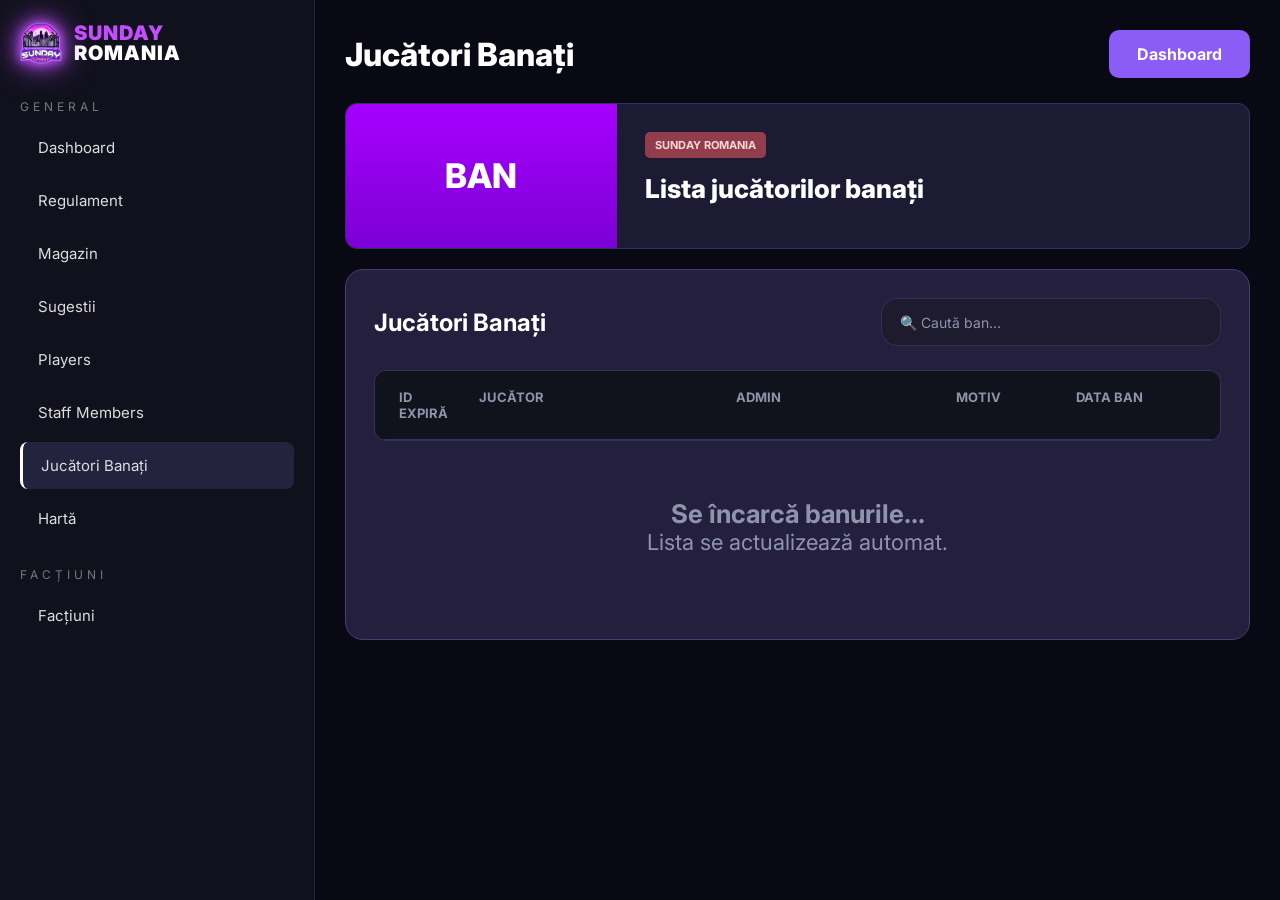
==== banati.html @ bac631b8 "Fix indentation in players-header div" ====
<!DOCTYPE html>
<html lang="ro">
<head>
  <meta charset="UTF-8">
  <meta name="viewport" content="width=device-width, initial-scale=1.0">
  <title>Jucători Banați | Sunday Romania</title>
  <link rel="stylesheet" href="style.css">

  <style>
    .ban-box{
      background:#11131c;
      border:1px solid #252840;
      border-radius:16px;
      overflow:hidden;
    }

    .bans-head,
    .bans-row{
      display:grid;
      grid-template-columns:110px 1.2fr 1.5fr 1.4fr 1fr 1fr;
      align-items:center;
    }

    .bans-head{
      min-height:42px;
      background:#0f111a;
      color:#9ca8ff;
      font-size:11px;
      text-transform:uppercase;
      letter-spacing:1px;
    }

    .bans-head div,
    .bans-row div{
      padding:14px 16px;
    }

    .bans-row{
      min-height:54px;
      border-top:1px solid rgba(255,255,255,0.06);
      background:#11131c;
      color:#fff;
      font-size:13px;
    }

    .ban-id{
      color:#8fa2ff;
    }

    .ban-player{
      color:#4d7cff;
      font-weight:700;
    }

    .ban-admin{
      font-weight:800;
    }

    .permanent{
      display:inline-block;
      padding:5px 10px;
      border-radius:6px;
      border:1px solid #ff4444;
      color:#ff6b6b;
      font-size:10px;
      font-weight:800;
    }

    .empty-state{
      min-height:170px;
      display:flex;
      flex-direction:column;
      align-items:center;
      justify-content:center;
      color:#8f94ad;
      text-align:center;
    }

    @media(max-width:1000px){
      .bans-head{
        display:none;
      }

      .bans-row{
        grid-template-columns:1fr;
        gap:4px;
        padding:12px 0;
      }
    }
  </style>
</head>

<body>
  <aside>
    <div class="brand">
      <img src="SundayRomania.png" alt="Sunday Romania" class="brand-logo">
      <div class="brand-text">
        <span>SUNDAY</span>
        <strong>ROMANIA</strong>
      </div>
    </div>

    <p>GENERAL</p>
    <a href="index.html">Dashboard</a>
    <a href="regulament.html">Regulament</a>
    <a href="magazin.html">Magazin</a>
    <a href="sugestii.html">Sugestii</a>
    <a href="players.html">Players</a>
    <a href="staff.html">Staff Members</a>
    <a href="banati.html" class="active">Jucători Banați</a>
    <a href="harta.html">Hartă</a>

    <p>FACȚIUNI</p>
    <a href="factiuni.html">Facțiuni</a>
  </aside>

  <main>
    <header>
      <h2>Jucători Banați</h2>
      <a class="discord-btn" href="index.html">Dashboard</a>
    </header>

    <section class="news">
      <div class="img">BAN</div>
      <div class="text">
        <b>SUNDAY ROMANIA</b>
        <h2>Lista jucătorilor banați</h2>
      </div>
    </section>

    <section class="players-box">

    <div class="players-title">

        <h2>Jucători Banați</h2>

        <input
            type="text"
            id="banSearch"
            class="players-search"
            placeholder="🔍 Caută ban..."
        >

    </div>

    <div class="players-table">

 <div class="players-header bans-grid">
    <div>ID</div>
    <div>JUCĂTOR</div>
    <div>ADMIN</div>
    <div>MOTIV</div>
    <div>DATA BAN</div>
    <div>EXPIRĂ</div>
</div>
        </div>

        <div id="banContainer">

            <div class="empty-state">

                <h3>Se încarcă banurile...</h3>

                <p>Lista se actualizează automat.</p>

            </div>

        </div>

    </div>

</section>
  </main>

  <script src="api.js"></script>
</body>
</html>
---- style.css ----
@import url('https://fonts.googleapis.com/css2?family=Inter:wght@400;500;600;700;800&display=swap');

*{
  margin:0;
  padding:0;
  box-sizing:border-box;
  font-family:'Inter',Arial,sans-serif;
}

html{
  scroll-behavior:smooth;
}

body{
  display:flex;
  background:#090914;
  color:white;
  min-height:100vh;
}

/* SIDEBAR */
aside{
  width:315px;
  background:#11111d;
  border-right:1px solid #25253d;
  padding:22px 20px;
  min-height:100vh;
}

.brand{
  display:flex;
  align-items:center;
  gap:12px;
  margin-bottom:35px;
}

.brand-logo{
    width:42px;
    height:42px;
    object-fit:contain;
    flex-shrink:0;

    /* Glow mov */
    filter:
        drop-shadow(0 0 4px rgba(190, 80, 255, 0.9))
        drop-shadow(0 0 8px rgba(190, 80, 255, 0.8))
        drop-shadow(0 0 14px rgba(190, 80, 255, 0.6));

    animation: logoGlow 2.5s ease-in-out infinite;
}

.brand-text{
  display:flex;
  flex-direction:column;
  justify-content:center;
  line-height:1;
}

.brand-text span{
  color:#c64dff;
  font-size:20px;
  font-weight:900;
  letter-spacing:1px;
  line-height:1;
}

.brand-text strong{
  color:#ffffff;
  font-size:20px;
  font-weight:900;
  letter-spacing:1px;
  line-height:1;
}

aside p{
  color:#777;
  font-size:12px;
  letter-spacing:4px;
  margin:25px 0 10px;
}

aside a{
  display:block;
  color:#ddd;
  text-decoration:none;
  padding:14px 18px;
  border-radius:8px;
  margin-bottom:6px;
  font-size:15px;
}

aside a:hover,
aside a.active{
  background:#24233e;
  border-left:3px solid white;
}

/* MAIN */
main{
  flex:1;
  padding:30px;
  min-height:100vh;
}

header{
  display:flex;
  justify-content:space-between;
  align-items:center;
  margin-bottom:25px;
}

header h2{
  font-size:32px;
  font-weight:800;
}

.discord-btn,
button{
  background:#8b5cf6;
  color:white;
  border:none;
  padding:14px 28px;
  border-radius:10px;
  font-weight:700;
  text-decoration:none;
  cursor:pointer;
}

/* DASHBOARD CARDS */
.cards{
  display:grid;
  grid-template-columns:repeat(4,1fr);
  gap:20px;
  margin-bottom:25px;
}

.cards div{
  background:#1c1b33;
  border:1px solid #34345b;
  border-radius:12px;
  padding:34px 20px;
  text-align:center;
}

.cards h3{
  font-size:46px;
  font-weight:800;
  margin-bottom:12px;
}

.cards span{
  font-size:15px;
  color:#ddd;
}

/* PANELS */
.news,
.panel{
  display:grid;
  grid-template-columns:30% 70%;
  background:#1c1b33;
  border:1px solid #34345b;
  border-radius:12px;
  overflow:hidden;
  margin-bottom:20px;
}

.img{
  background:linear-gradient(180deg,#a600ff,#7b00d4);
  display:flex;
  align-items:center;
  justify-content:center;
  text-align:center;
  font-size:34px;
  font-weight:800;
  line-height:1.1;
  padding:20px;
}

.img.logo{
  font-size:42px;
}

.text{
  padding:28px;
}

.text b{
  display:inline-block;
  background:#913d4c;
  color:#ffd6d6;
  padding:6px 10px;
  border-radius:5px;
  font-size:11px;
  margin-bottom:15px;
}

.text h2{
  font-size:26px;
  font-weight:800;
  margin-bottom:16px;
}

.text p,
.text li{
  color:#ddd;
  font-size:16px;
  line-height:1.7;
}

.text ul{
  margin-left:20px;
}

.text span{
  display:inline-block;
  margin-top:18px;
  color:#9ca8ff;
}

/* MAGAZIN */
.shop-categories{
  display:grid;
  grid-template-columns:repeat(4,1fr);
  gap:20px;
  margin-bottom:30px;
}

.shop-category{
  background:#1c1b33;
  border:1px solid #34345b;
  border-radius:12px;
  padding:30px;
  text-align:center;
  transition:.2s;
}

.shop-category:hover{
  transform:translateY(-4px);
  border-color:#8b5cf6;
}

.shop-category h3{
  font-size:26px;
  margin-bottom:10px;
}

.shop-category p{
  color:#cfcfe6;
  font-size:14px;
}

.vip-grid{
  display:grid;
  grid-template-columns:repeat(5,1fr);
  gap:18px;
  margin-top:20px;
}

.vip-card{
  background:linear-gradient(180deg,#211b3a,#151426);
  border:1px solid #34345b;
  border-radius:14px;
  padding:28px 18px;
  text-align:center;
}

.vip-card h3{
  font-size:24px;
  margin-bottom:12px;
}

.vip-card p{
  color:#d6d6e8;
  font-size:14px;
  line-height:1.6;
}

.vip-price{
  display:block;
  margin-top:18px;
  color:#b14cff;
  font-size:22px;
  font-weight:800;
}

/* REGULAMENT PAGE */
.rules-page{
  display:block;
  background:#1f1f1f;
  color:#f1f1f1;
}

.rules-layout{
  display:grid;
  grid-template-columns:230px minmax(560px,760px) 250px;
  gap:46px;
  max-width:1260px;
  margin:0 auto;
  padding:0 28px 70px;
}

.rules-left{
  position:sticky;
  top:0;
  height:100vh;
  overflow:auto;
  padding:14px 0 24px;
}

.rules-left img{
  width:42px;
  height:auto;
  object-fit:contain;
  display:block;
  margin:0 auto 44px;
}

.rules-left a{
  display:block;
  color:#d6d6d6;
  text-decoration:none;
  font-size:13px;
  padding:8px 0;
}

.rules-left a:hover,
.rules-left a.active{
  color:#8e8bff;
}

.rules-content{
  padding:0 0 80px;
}

.search{
  width:100%;
  height:34px;
  background:#232323;
  border:1px solid #4a4a4a;
  border-radius:8px;
  color:white;
  padding:0 14px;
  margin:0 0 36px;
  font-size:13px;
}

.rule-block{
  border-bottom:1px solid #444;
  padding:30px 0 32px;
}

.rule-block h2{
  color:#9692ff;
  text-align:center;
  font-size:21px;
  font-weight:800;
  margin-bottom:22px;
}

.rule-block p{
  color:#f0f0f0;
  font-size:14px;
  line-height:1.75;
  margin-bottom:15px;
}

.rule-block b{
  display:block;
  color:#fff;
  font-size:14px;
  margin:14px 0 8px;
}

.rule-block ul{
  color:#f0f0f0;
  margin-left:22px;
  line-height:1.75;
  font-size:14px;
}

.note{
  background:#2b2b2b;
  color:#e1e1e1;
  border-radius:5px;
  padding:12px 14px;
  margin:18px 0;
  font-size:12px;
}

.warning{
  background:#2f261b;
  color:#ffd59a;
  border-radius:5px;
  padding:12px 14px;
  margin:18px 0;
  font-size:12px;
}

.rules-right{
  position:sticky;
  top:0;
  height:100vh;
  overflow:auto;
  padding-top:62px;
}

.rules-right h4{
  color:#f0f0f0;
  font-size:11px;
  text-transform:uppercase;
  letter-spacing:.8px;
  margin-bottom:12px;
}

.rules-right a{
  display:block;
  color:#d0d0d0;
  text-decoration:none;
  font-size:12px;
  padding:7px 0;
}

.rules-right a:hover{
  color:#9692ff;
}

.rules-help{
  margin-top:24px;
  color:#aaa;
  font-size:12px;
}

/* TABLE */
.table{
  width:100%;
  border-collapse:collapse;
  background:#1c1b33;
  border:1px solid #34345b;
  border-radius:12px;
  overflow:hidden;
}

.table th,
.table td{
  padding:16px;
  border-bottom:1px solid #2d2d4a;
  text-align:left;
}

.table th{
  color:#bda7ff;
}

/* FORMS */
.input,
textarea{
  width:100%;
  background:#11111d;
  border:1px solid #34345b;
  color:white;
  padding:14px;
  border-radius:8px;
  margin-bottom:12px;
}

textarea{
  min-height:140px;
  resize:vertical;
}

/* RESPONSIVE */
@media(max-width:1200px){
  .cards{
    grid-template-columns:repeat(2,1fr);
  }

  .shop-categories{
    grid-template-columns:repeat(2,1fr);
  }

  .vip-grid{
    grid-template-columns:repeat(2,1fr);
  }

  .news,
  .panel{
    grid-template-columns:1fr;
  }

  .rules-layout{
    grid-template-columns:210px 1fr;
  }

  .rules-right{
    display:none;
  }
}

@media(max-width:800px){
  body{
    flex-direction:column;
  }

  aside{
    width:100%;
    min-height:auto;
  }

  .cards,
  .shop-categories,
  .vip-grid{
    grid-template-columns:1fr;
  }

  header{
    flex-direction:column;
    align-items:flex-start;
    gap:15px;
  }

  .rules-layout{
    display:block;
    padding:18px;
  }

  .rules-left{
    position:relative;
    height:auto;
    border-bottom:1px solid #333;
    margin-bottom:20px;
  }
}


.players-box{

    background:#241f3d;

    border:1px solid #4b3d73;

    border-radius:18px;

    padding:28px;

    margin-bottom:25px;

}

.players-title{

    display:flex;

    justify-content:space-between;

    align-items:center;

    margin-bottom:24px;

}

.players-search{

    width:340px;
    height:48px;

    padding:0 18px;

    background:#1d1b2d;

    border:1px solid rgba(168,85,247,.22);

    border-radius:16px;

    color:#fff;

    font-size:14px;

    outline:none;

    transition:.25s;

}

.players-search:hover{

    background:#232036;

}

.players-search:focus{

    background:#26223b;

    border-color:#a855f7;

    box-shadow:0 0 0 4px rgba(168,85,247,.12);

}

.players-search::placeholder{

    color:#8f94ad;

}

.players-table{

    width:100%;

    border:1px solid #34345b;

    border-radius:12px;

    overflow:hidden;

    background:#161823;

}

.players-header{

    display:grid;

    grid-template-columns:80px 2fr 220px 120px 120px;

    align-items:center;

    background:#11131c;

    color:#8f94ad;

    font-size:13px;

    font-weight:700;

    text-transform:uppercase;

    padding:18px 24px;

    border-bottom:1px solid #34345b;

}

#staffContainer{

    max-height:650px;

    overflow-y:auto;

}

.staff-row{

    display:grid;

    grid-template-columns:80px 2fr 220px 120px 120px;

    align-items:center;

    padding:16px 24px;

    border-bottom:1px solid rgba(255,255,255,.06);

    transition:.2s;

}

.staff-row:hover{

    background:rgba(168,85,247,.08);

}

.staff-row div{

    text-align:center;

    color:#d8d8f0;

}

.staff-row div:nth-child(2){

    text-align:left;

    color:#fff;

    font-weight:700;

}

.empty-state{

    min-height:180px;

    display:flex;

    align-items:center;

    justify-content:center;

    color:#8f94ad;

    font-size:22px;

}

@media(max-width:1100px){

.players-header,
.staff-row{
    display:grid;
    grid-template-columns:90px 2.5fr 220px 130px 130px;
    align-items:center;
}

.turf {
  position: absolute;
  border: 3px solid;
  border-radius: 8px;
  cursor: pointer;
  z-index: 20;
}

.turf span {
  display: none;
  position: absolute;
  background: #080812;
  color: white;
  padding: 6px 10px;
  border-radius: 6px;
  font-size: 12px;
  top: -45px;
  left: 0;
  white-space: nowrap;
  border: 1px solid #333;
}

.turf:hover span {
  display: block;
}


/* =========================================================
   HARTA LIVE - SUNDAY ROMANIA - FIX COMPLET
   Lipește acest fișier complet ca style.css.
   Repară sidebar logo, harta full screen, legendă fără scroll.
   ========================================================= */

body.map-page{
  display:block;
  overflow:hidden;
  background:#05020a;
  color:white;
  width:100vw;
  height:100vh;
}

body.map-page .map-layout,
body.map-page .map-app{
  display:flex;
  width:100vw;
  height:100vh;
  overflow:hidden;
  background:#05020a;
}

/* Sidebar doar pe pagina hărții */
body.map-page aside,
body.map-page .sidebar,
body.map-page .map-sidebar{
  width:315px;
  min-width:315px;
  max-width:315px;
  height:100vh;
  min-height:100vh;
  overflow-y:auto;
  overflow-x:hidden;
  position:relative;
  z-index:50;
  background:#11111d;
  border-right:1px solid #25253d;
  padding:18px 18px;
}

/* Logo sidebar: mic, puțin mai mare decât textul SUNDAY ROMANIA */
body.map-page .brand{
  display:flex;
  align-items:center;
  gap:10px;
  margin-bottom:28px;
}

body.map-page .brand-logo,
body.map-page .sidebar-logo{
  width:42px !important;
  max-width:42px !important;
  height:42px !important;
  object-fit:contain;
  display:block;
  flex-shrink:0;
  filter:drop-shadow(0 0 8px #b500ff);
}

body.map-page .brand-text span,
body.map-page .sidebar h3,
body.map-page .map-sidebar h3{
  color:white;
  font-size:17px;
  font-weight:900;
  letter-spacing:.5px;
  margin:0;
  text-align:left;
  line-height:1.1;
}

body.map-page .brand-text strong{
  color:#b14cff;
  font-size:18px;
  font-weight:900;
  letter-spacing:.5px;
}

body.map-page main.map-main,
body.map-page .map-main,
body.map-page .map-content{
  flex:1;
  padding:0 !important;
  height:100vh;
  min-height:100vh;
  position:relative;
  overflow:hidden;
  background:#05020a;
}

/* Acceptă ambele variante: id-uri și clase */
#mapViewport,
.map-viewport{
  position:absolute;
  inset:0;
  overflow:hidden;
  cursor:grab;
  background:radial-gradient(circle at center,#16072a 0%,#05020a 60%,#020105 100%);
}

#mapViewport:active,
.map-viewport:active{
  cursor:grabbing;
}

#mapLayer,
.map-layer{
  position:absolute;
  left:0;
  top:0;
  width:8192px;
  height:8192px;
  transform-origin:0 0;
  will-change:transform;
}

#mapImage,
.map-layer img,
#mapLayer img{
  position:absolute;
  left:0;
  top:0;
  width:8192px;
  height:8192px;
  max-width:none !important;
  max-height:none !important;
  user-select:none;
  pointer-events:none;
  image-rendering:auto;
  filter:saturate(1.08) contrast(1.04);
}

/* Butoanele - / + / reset: 1cm după sidebar */
.mapTools,
.map-tools {
    position: fixed !important;

    left: 350px;
    bottom: 20px;

    top: auto !important;
    right: auto !important;

    display: flex;
    gap: 8px;

    z-index: 99999;

    background: rgba(20,10,35,.92);
    padding: 8px;
    border-radius: 12px;

    border: 1px solid rgba(170,80,255,.35);
    box-shadow: 0 0 12px rgba(170,80,255,.25);
}

.mapTools button,
.map-tools button{
  width:42px;
  height:36px;
  border:1px solid rgba(190,60,255,.5);
  border-radius:10px;
  background:#150b22;
  color:#fff;
  font-size:20px;
  font-weight:900;
  cursor:pointer;
  padding:0;
}

.mapTools button:hover,
.map-tools button:hover{
  background:#7c2cff;
}

/* Titlu fix sus */
.mapTitle,
.map-title-fixed {
    position: fixed !important;

    top: 12px;
    right: 20px !important;   /* <-- în colțul dreapta */
    left: auto !important;    /* <-- elimină poziția din stânga */

    z-index: 99999;

    display: flex;
    align-items: center;
    gap: 8px;

    background: rgba(18,0,28,.72);
    border: 1px solid rgba(180,80,255,.3);
    border-radius: 14px;
    padding: 7px 10px;

    color: white;
    box-shadow: 0 0 14px rgba(180,80,255,.25);

    pointer-events: none;
}

.mapTitle img,
.map-title-fixed img{
  width:28px;
  height:28px;
  object-fit:contain;
  filter:drop-shadow(0 0 8px #b500ff);
  animation:sundayFloat 3s ease-in-out infinite;
}

.mapTitle span,
.map-title-fixed span{
  font-size:14px;
  font-weight:900;
  text-shadow:0 0 8px #b500ff;
  white-space:nowrap;
}

/* Legenda: sub butoane, completă, fără scroll */
.legendPanel,
.map-legend{
  position:fixed !important;
  top:66px;
  left:345px !important; /* 315px sidebar + aproximativ 1cm */
  right:auto !important;
  width:165px;
  height:auto !important;
  max-height:none !important;
  overflow:visible !important;
  padding:8px;
  border-radius:12px;
  background:rgba(20,5,35,.94);
  border:1px solid rgba(180,80,255,.4);
  box-shadow:0 0 10px rgba(180,80,255,.25);
  color:white;
  z-index:99999;
  animation:legendMove 4s ease-in-out infinite;
}

.legendLogo,
.map-legend-logo{
  width:40px;
  display:block;
  margin:0 auto 4px auto;
  filter:drop-shadow(0 0 8px #b500ff);
  animation:sundayFloat 3s ease-in-out infinite;
}

.legendPanel h2,
.map-legend h2{
  font-size:16px;
  line-height:1;
  margin:4px 0 6px;
  text-align:center;
  font-weight:1000;
  text-shadow:0 0 8px #b500ff;
}

.legendRow,
.map-legend-row{
  display:flex;
  align-items:center;
  gap:5px;
  margin:5px 0;
}

.legendRow p,
.legendPanel p,
.map-legend-row p,
.map-legend .map-rule{
  font-size:10px;
  line-height:1.13;
  margin:3px 0;
  color:#fff;
}

.legendIcon,
.map-legend-icon,
.legendLine{
  width:28px;
  height:4px;
  border-radius:8px;
  flex-shrink:0;
  box-shadow:0 0 8px currentColor;
}

.yellowLine,
.map-yellow-line{color:#fbff20;background:#fbff20;}
.greenLine,
.map-green-line{color:#41ff31;background:#41ff31;}
.redLine,
.map-red-line{color:#ff2a16;background:#ff2a16;}

.legendCircle,
.redCircle,
.greenCircle,
.map-red-circle,
.map-green-circle{
  width:18px;
  height:18px;
  border-radius:50%;
  flex-shrink:0;
}

.redCircle,
.map-red-circle{color:#d91f08;background:#d91f08;}
.greenCircle,
.map-green-circle{color:#56ff30;background:#56ff30;}

.legendPanel b.green,
.map-legend b.map-green{color:#46ff53;}
.legendPanel b.red,
.map-legend b.map-red{color:#ff3131;}
.legendPanel b.yellow,
.map-legend b.map-yellow{color:#fbff20;}

.map-hint{
  position:fixed;
  left:353px;
  bottom:18px;
  z-index:100;
  background:rgba(10,5,18,.72);
  border:1px solid rgba(190,60,255,.25);
  border-radius:14px;
  padding:10px 14px;
  color:#ddd;
  font-size:13px;
  backdrop-filter:blur(8px);
}

.map-turf,
.turf{
  position:absolute;
  border-radius:999px;
  transform:translate(-50%,-50%);
  cursor:pointer;
  border:4px solid var(--turf-color,#b14cff);
  background:rgba(177,76,255,.22);
  box-shadow:0 0 22px var(--turf-color,#b14cff), inset 0 0 18px rgba(255,255,255,.1);
  z-index:5;
  transition:.18s;
}

.map-turf:hover,
.turf:hover{
  filter:brightness(1.25);
  box-shadow:0 0 38px var(--turf-color,#b14cff), inset 0 0 26px rgba(255,255,255,.18);
}

.map-turf-label,
.turfText,
.turf-label{
  position:absolute;
  left:50%;
  top:50%;
  transform:translate(-50%,-50%);
  background:rgba(8,4,14,.76);
  border:1px solid rgba(255,255,255,.18);
  padding:6px 10px;
  border-radius:10px;
  white-space:nowrap;
  text-align:center;
  font-size:15px;
  font-weight:900;
  text-shadow:0 0 10px #000;
  pointer-events:none;
  color:#fff;
}

.map-turf-label small,
.turfText small,
.turf-label small{
  display:block;
  font-size:11px;
  font-weight:700;
  color:#ddd;
  margin-top:2px;
}

.map-turf-popup{
  display:none;
  position:absolute;
  left:50%;
  bottom:calc(100% + 12px);
  transform:translateX(-50%);
  min-width:230px;
  background:rgba(10,5,18,.95);
  border:1px solid rgba(190,60,255,.45);
  border-radius:14px;
  padding:12px;
  box-shadow:0 0 24px rgba(190,60,255,.25);
  font-size:14px;
  z-index:10;
}

.map-turf:hover .map-turf-popup{display:block;}
.map-turf-popup b{font-size:16px;}
.map-turf-popup span{font-weight:900;color:var(--turf-color,#b14cff);}

@keyframes sundayFloat{
  0%,100%{transform:translateY(0) scale(1);}
  50%{transform:translateY(-4px) scale(1.03);}
}

@keyframes legendMove{
  0%,100%{transform:translateY(0);}
  50%{transform:translateY(-3px);}
}

@media(max-width:900px){
  body.map-page aside,
  body.map-page .sidebar,
  body.map-page .map-sidebar{display:none;}
  .mapTools,.map-tools{left:12px !important;}
  .legendPanel,.map-legend{left:12px !important;}
 .mapTitle,
  .map-title-fixed{left:194px !important;}
  .map-hint{left:12px;}
}

@keyframes logoGlow {
    0%, 100% {
        filter:
            drop-shadow(0 0 4px rgba(190, 80, 255, 0.9))
            drop-shadow(0 0 8px rgba(190, 80, 255, 0.8))
            drop-shadow(0 0 14px rgba(190, 80, 255, 0.6));
    }

    50% {
        filter:
            drop-shadow(0 0 6px rgba(210, 120, 255, 1))
            drop-shadow(0 0 12px rgba(210, 120, 255, 0.9))
            drop-shadow(0 0 20px rgba(210, 120, 255, 0.7));
    }
}

.sidebar-logo,
.brand-logo,
.logo img,
.sidebar img:first-child {
    filter:
        drop-shadow(0 0 4px #d84cff)
        drop-shadow(0 0 10px #b500ff)
        drop-shadow(0 0 18px #8a2be2) !important;

    animation: logoPulse 2s ease-in-out infinite;
}

@keyframes logoPulse {
    0%,100%{
        filter:
            drop-shadow(0 0 4px #d84cff)
            drop-shadow(0 0 10px #b500ff)
            drop-shadow(0 0 18px #8a2be2);
    }

    50%{
        filter:
            drop-shadow(0 0 6px #ff8cff)
            drop-shadow(0 0 14px #d84cff)
            drop-shadow(0 0 26px #b500ff);
    }
}

.rules-left img {
    filter:
        drop-shadow(0 0 4px #d84cff)
        drop-shadow(0 0 10px #b500ff)
        drop-shadow(0 0 18px #8a2be2) !important;

    animation: logoPulse 2s ease-in-out infinite;
}

#mapViewport {
  position: absolute;
  inset: 0;
  overflow: hidden;
  cursor: grab;
  background: #05020a;
}

#mapLayer {
  position: absolute;
  left: 0;
  top: 0;
  transform-origin: 0 0;
  will-change: transform;
}

#mapImage {
  width: 8192px;
  height: 8192px;
  max-width: none !important;
  max-height: none !important;
  display: block;
  user-select: none;
  pointer-events: none;
}

.mapTurf {
  position: absolute;
  border-radius: 999px;
  transform: translate(-50%, -50%);
  border: 4px solid var(--turf-color);
  background: color-mix(in srgb, var(--turf-color) 32%, transparent);
  box-shadow: 0 0 18px var(--turf-color), inset 0 0 18px rgba(255,255,255,.12);
  z-index: 15;
  pointer-events: auto;
}

.mapTurfLabel {
  position: absolute;
  left: 50%;
  top: 50%;
  transform: translate(-50%, -50%);
  background: rgba(0,0,0,.68);
  color: white;
  padding: 5px 9px;
  border-radius: 8px;
  font-size: 13px;
  font-weight: 900;
  text-align: center;
  white-space: nowrap;
  text-shadow: 0 0 8px black;
  border: 1px solid rgba(255,255,255,.2);
}

.mapTurfLabel small {
  display: block;
  font-size: 10px;
  color: #ddd;
  margin-top: 2px;
}

.players-header,
.player-row{
    display:grid;

    grid-template-columns:
        minmax(70px,0.8fr)
        minmax(250px,2.5fr)
        minmax(180px,1.5fr)
        minmax(100px,0.8fr)
        minmax(80px,0.8fr);

    align-items:center;
}

.players-header{

    background:#11131c;

    color:#8f94ad;

    font-size:13px;

    font-weight:700;

    text-transform:uppercase;

    letter-spacing:1px;

    padding:18px 24px;

    border-bottom:1px solid #34345b;
}

.player-row{

    padding:16px 24px;

    border-bottom:1px solid rgba(255,255,255,.06);

    transition:.2s;

}

.player-row:hover{

    background:rgba(168,85,247,.08);

}

.players-header div,
.player-row div{

    text-align:center;

}

.players-search{

    width:340px;
    height:48px;

    padding:0 18px;

    background:#1d1b2d;

    border:1px solid rgba(168,85,247,.22);

    border-radius:16px;

    color:#ffffff;

    font-size:14px;

    font-weight:500;

    outline:none;

    transition:all .25s ease;

    box-shadow:
        inset 0 1px 1px rgba(255,255,255,.03),
        0 2px 10px rgba(0,0,0,.18);

}

.players-search::placeholder{

    color:#9b9bb2;

}

.players-search:hover{

    background:#232036;

    border-color:rgba(168,85,247,.35);

}

.players-search:focus{

    background:#26223b;

    border-color:#a855f7;

    box-shadow:
        0 0 0 4px rgba(168,85,247,.12),
        0 10px 30px rgba(168,85,247,.18);

}

.players-search::-webkit-search-cancel-button{

    display:none;

}

  /* FIX FINAL - tabele egale */

.players-header,
.player-row,
.staff-row {
  display: grid !important;
  grid-template-columns: repeat(5, 1fr) !important;
  align-items: center !important;
}

.players-header div,
.player-row div,
.staff-row div {
  display: flex !important;
  justify-content: center !important;
  align-items: center !important;
  text-align: center !important;
}

.player-row,
.staff-row {
  padding: 16px 24px;
  border-bottom: 1px solid rgba(255,255,255,.06);
  transition: .2s;
}

.player-row:hover,
.staff-row:hover {
  background: rgba(168,85,247,.08);
}

.bans-head,
.bans-row,
.ban-row {
  display: grid !important;
  grid-template-columns: repeat(6, 1fr) !important;
  align-items: center !important;
}

.bans-head div,
.bans-row div,
.ban-row div {
  display: flex !important;
  justify-content: center !important;
  align-items: center !important;
  text-align: center !important;
}

.bans-grid,
.ban-row,
.bans-row {
  display: grid !important;
  grid-template-columns: repeat(6, 1fr) !important;
  align-items: center !important;
}

.bans-grid div,
.ban-row div,
.bans-row div {
  display: flex !important;
  justify-content: center !important;
  align-items: center !important;
  text-align: center !important;
}

.ban-row,
.bans-row {
  padding: 16px 24px;
  border-bottom: 1px solid rgba(255,255,255,.06);
  transition: .2s;
}

.ban-row:hover,
.bans-row:hover {
  background: rgba(168,85,247,.08);
}

/* FIX FINAL BANATI - tabel 6 coloane egale */

.players-header.bans-grid,
.players-header.bans-grid + #banContainer .ban-row,
.players-header.bans-grid + #banContainer .bans-row {
  display: grid !important;
  grid-template-columns: repeat(6, minmax(0, 1fr)) !important;
  align-items: center !important;
}

.players-header.bans-grid > div,
.players-header.bans-grid + #banContainer .ban-row > div,
.players-header.bans-grid + #banContainer .bans-row > div {
  display: flex !important;
  justify-content: center !important;
  align-items: center !important;
  text-align: center !important;
  white-space: nowrap !important;
  min-width: 0 !important;
}

.players-header.bans-grid {
  gap: 0 !important;
}

.players-header.bans-grid > div {
  font-size: 12px !important;
  padding: 0 !important;
}
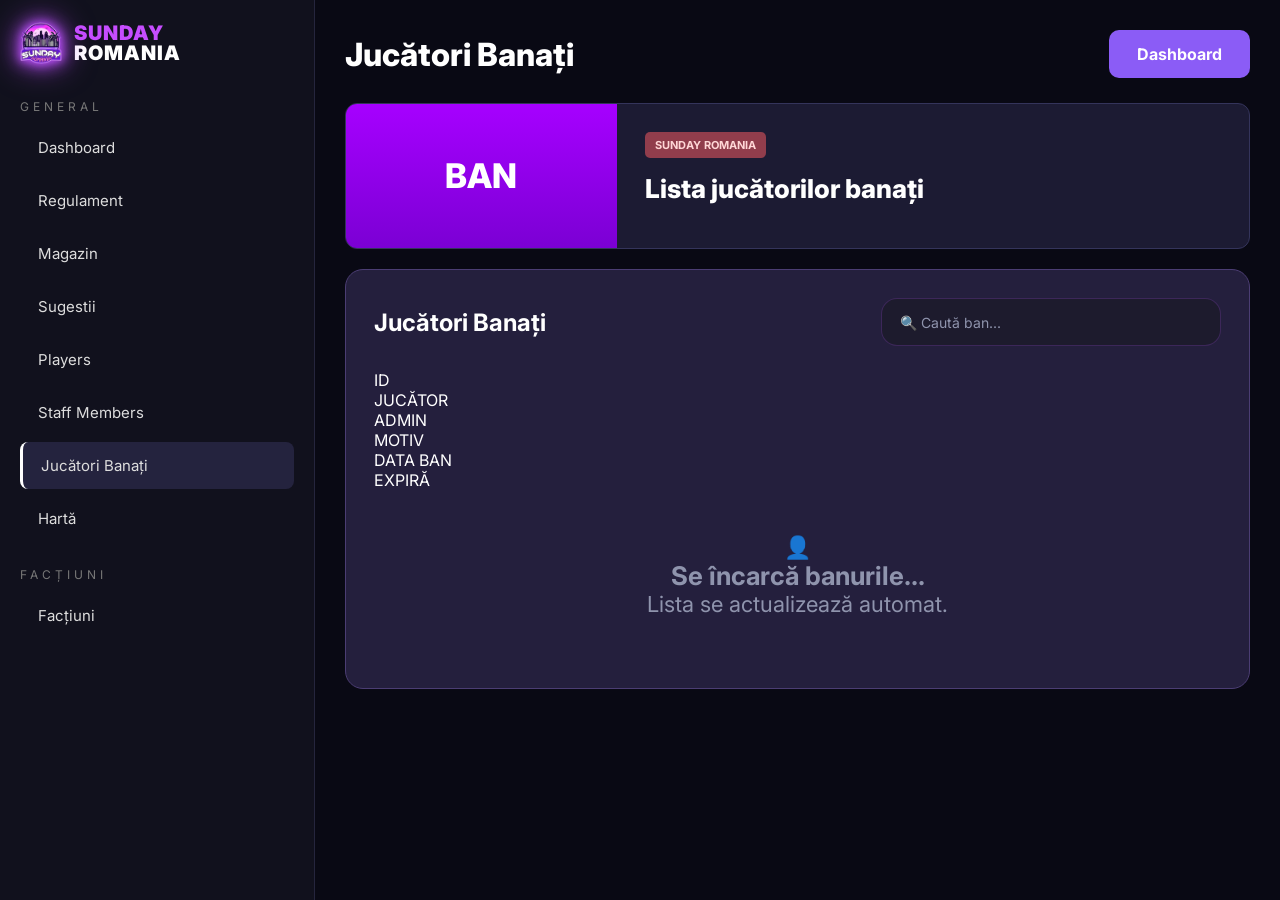
==== commit 40ef01df: "Update banati.html" ====
--- a/banati.html
+++ b/banati.html
@@ -143,21 +143,31 @@
 
     </div>
 
-    <div class="players-table">
+    <div class="ban-table">
 
- <div class="players-header bans-grid">
-    <div>ID</div>
-    <div>JUCĂTOR</div>
-    <div>ADMIN</div>
-    <div>MOTIV</div>
-    <div>DATA BAN</div>
-    <div>EXPIRĂ</div>
-</div>
+        <div class="ban-header">
+
+            <div>ID</div>
+
+            <div>JUCĂTOR</div>
+
+            <div>ADMIN</div>
+
+            <div>MOTIV</div>
+
+            <div>DATA BAN</div>
+
+            <div>EXPIRĂ</div>
+
         </div>
 
         <div id="banContainer">
 
             <div class="empty-state">
+
+                <div class="empty-icon">
+                    👤
+                </div>
 
                 <h3>Se încarcă banurile...</h3>
 
--- a/style.css
+++ b/style.css
@@ -1501,3 +1501,27 @@
   font-size: 12px !important;
   padding: 0 !important;
 }
+
+/* BANATI - identic cu Players */
+
+.players-header.bans-grid{
+  display:grid !important;
+  grid-template-columns:repeat(6, 1fr) !important;
+  align-items:center !important;
+  height:64px !important;
+  padding:0 24px !important;
+}
+
+.players-header.bans-grid > div{
+  display:flex !important;
+  align-items:center !important;
+  justify-content:center !important;
+  text-align:center !important;
+  height:100% !important;
+  white-space:nowrap !important;
+  word-break:normal !important;
+}
+
+.players-header.bans-grid + #banContainer{
+  min-height:170px;
+}
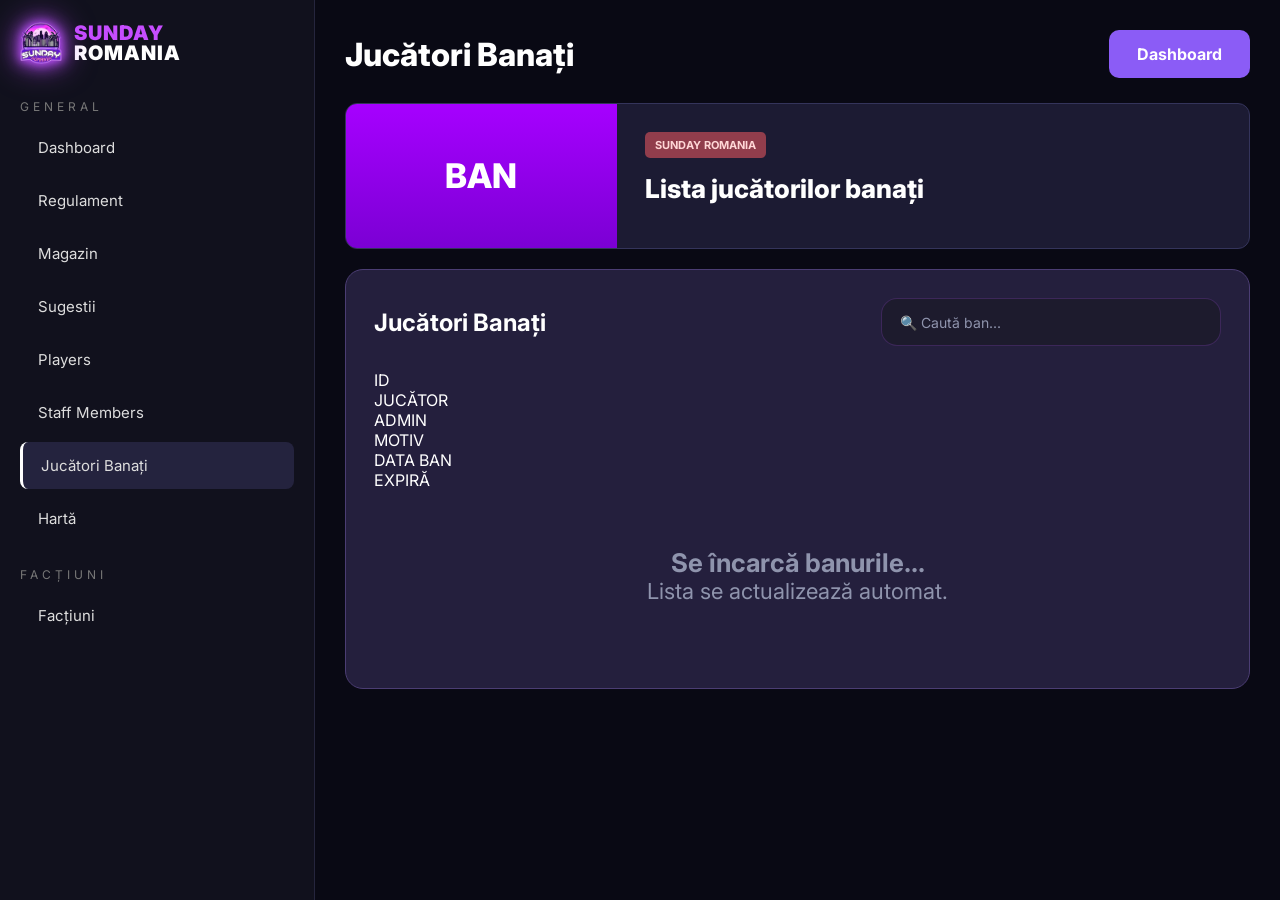
==== commit bc7e1114: "Update banati.html" ====
--- a/banati.html
+++ b/banati.html
@@ -166,7 +166,6 @@
             <div class="empty-state">
 
                 <div class="empty-icon">
-                    👤
                 </div>
 
                 <h3>Se încarcă banurile...</h3>
--- a/style.css
+++ b/style.css
@@ -1502,26 +1502,197 @@
   padding: 0 !important;
 }
 
-/* BANATI - identic cu Players */
-
-.players-header.bans-grid{
-  display:grid !important;
-  grid-template-columns:repeat(6, 1fr) !important;
-  align-items:center !important;
-  height:64px !important;
-  padding:0 24px !important;
-}
-
-.players-header.bans-grid > div{
-  display:flex !important;
-  align-items:center !important;
-  justify-content:center !important;
-  text-align:center !important;
-  height:100% !important;
-  white-space:nowrap !important;
-  word-break:normal !important;
-}
-
-.players-header.bans-grid + #banContainer{
-  min-height:170px;
-}
+/*======================
+      BANATI
+=======================*/
+
+.ban-table{
+
+    background:#151521;
+
+    border:1px solid #403267;
+
+    border-radius:16px;
+
+    overflow:hidden;
+
+}
+
+.ban-header{
+
+    display:grid;
+
+    grid-template-columns:repeat(6,1fr);
+
+    height:46px;
+
+    background:#11111a;
+
+    border-bottom:1px solid #403267;
+
+}
+
+.ban-header div{
+
+    display:flex;
+
+    align-items:center;
+
+    justify-content:center;
+
+    color:#b6b3d5;
+
+    font-size:12px;
+
+    font-weight:700;
+
+    letter-spacing:.08em;
+
+    text-transform:uppercase;
+
+}
+
+.ban-row{
+
+    display:grid;
+
+    grid-template-columns:repeat(6,1fr);
+
+    min-height:58px;
+
+    border-bottom:1px solid rgba(255,255,255,.05);
+
+}
+
+.ban-row div{
+
+    display:flex;
+
+    justify-content:center;
+
+    align-items:center;
+
+    color:#fff;
+
+}
+
+.players-title{
+
+    display:flex;
+
+    justify-content:space-between;
+
+    align-items:center;
+
+    margin-bottom:20px;
+
+}
+
+.players-search{
+
+    width:340px;
+
+    height:48px;
+
+    background:#231d39;
+
+    border:1px solid #56359f;
+
+    border-radius:16px;
+
+    color:#fff;
+
+    padding:0 18px;
+
+    font-size:15px;
+
+    outline:none;
+
+    transition:.25s;
+
+}
+
+.players-search:focus{
+
+    border-color:#8c5cff;
+
+    box-shadow:0 0 18px rgba(140,92,255,.25);
+
+}
+
+.empty-state{
+
+    min-height:230px;
+
+    display:flex;
+
+    flex-direction:column;
+
+    justify-content:center;
+
+    align-items:center;
+
+    color:#a9a5c9;
+
+}
+
+.empty-icon{
+
+    width:56px;
+
+    height:56px;
+
+    border-radius:50%;
+
+    background:#242236;
+
+    display:flex;
+
+    align-items:center;
+
+    justify-content:center;
+
+    font-size:28px;
+
+    margin-bottom:18px;
+
+}
+
+.empty-state h3{
+
+    font-size:22px;
+
+    margin-bottom:8px;
+
+    color:#d7d3ef;
+
+}
+
+.empty-state p{
+
+    color:#8d89a8;
+
+}
+
+.ban-header,
+.ban-row {
+  display: grid !important;
+  grid-template-columns: repeat(6, 1fr) !important;
+  align-items: center !important;
+}
+
+.ban-header div,
+.ban-row div {
+  display: flex !important;
+  align-items: center !important;
+  justify-content: center !important;
+  text-align: center !important;
+  white-space: nowrap !important;
+}
+
+.ban-header {
+  height: 64px !important;
+  padding: 0 24px !important;
+  background: #11131c !important;
+  border-bottom: 1px solid #34345b !important;
+}
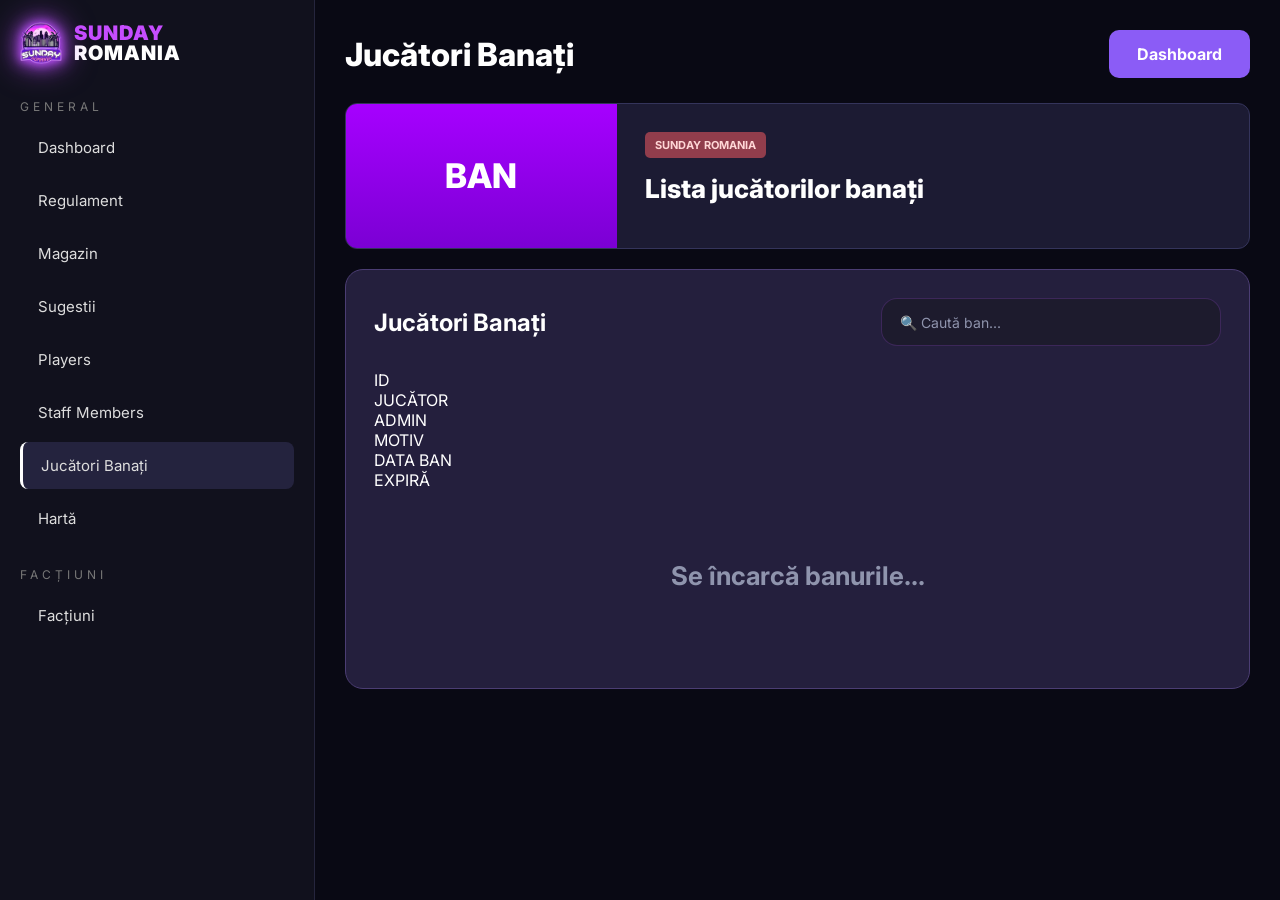
==== commit 8d6b8904: "Remove automatic update message from banati.html Removed the automatic update message from the list." ====
--- a/banati.html
+++ b/banati.html
@@ -170,7 +170,7 @@
 
                 <h3>Se încarcă banurile...</h3>
 
-                <p>Lista se actualizează automat.</p>
+   
 
             </div>
 
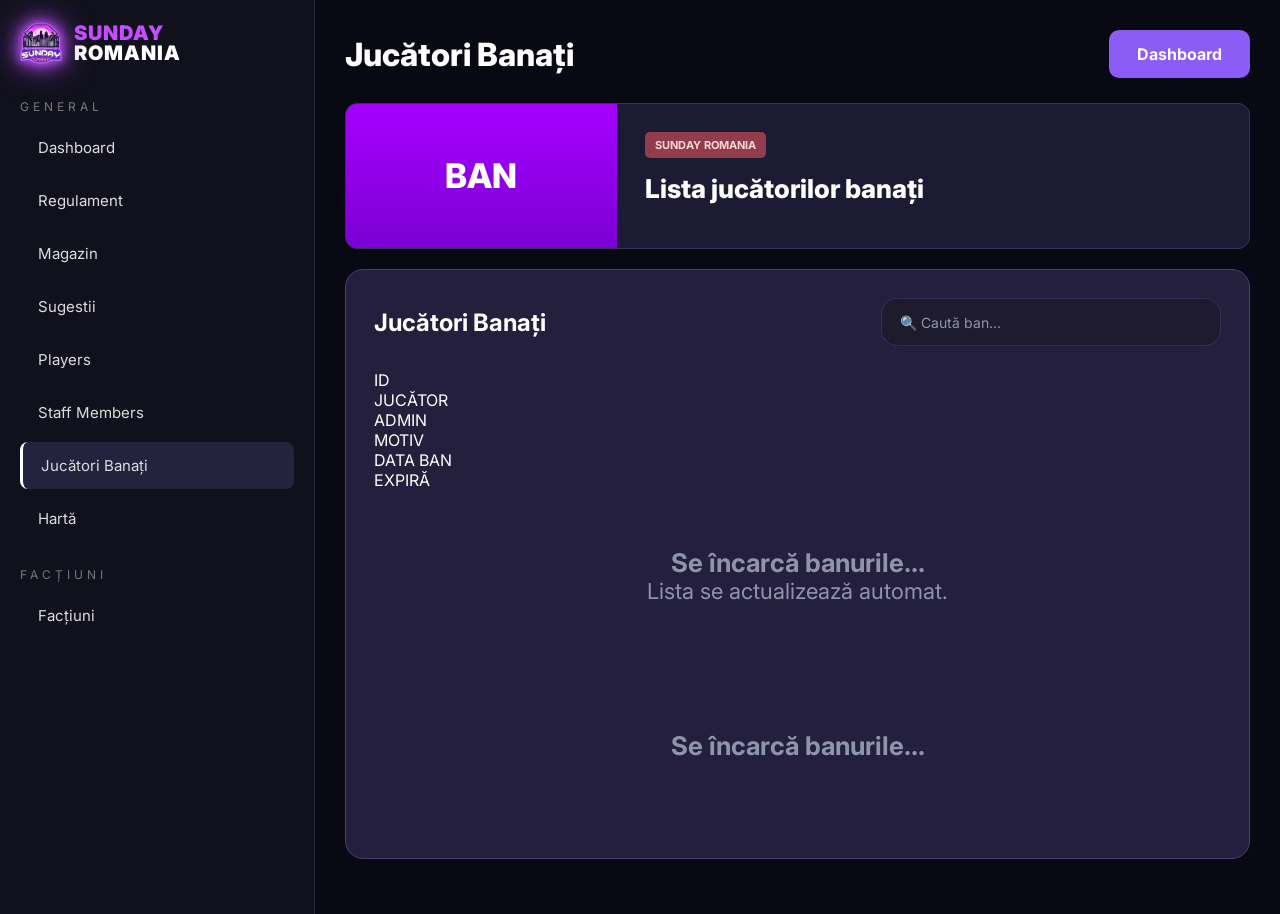
==== commit 15385c13: "Refactor ban-table structure in banati.html" ====
--- a/banati.html
+++ b/banati.html
@@ -144,22 +144,22 @@
     </div>
 
     <div class="ban-table">
+  <div class="ban-header">
+    <div>ID</div>
+    <div>JUCĂTOR</div>
+    <div>ADMIN</div>
+    <div>MOTIV</div>
+    <div>DATA BAN</div>
+    <div>EXPIRĂ</div>
+  </div>
 
-        <div class="ban-header">
-
-            <div>ID</div>
-
-            <div>JUCĂTOR</div>
-
-            <div>ADMIN</div>
-
-            <div>MOTIV</div>
-
-            <div>DATA BAN</div>
-
-            <div>EXPIRĂ</div>
-
-        </div>
+  <div id="banContainer">
+    <div class="empty-state">
+      <h3>Se încarcă banurile...</h3>
+      <p>Lista se actualizează automat.</p>
+    </div>
+  </div>
+</div>
 
         <div id="banContainer">
 
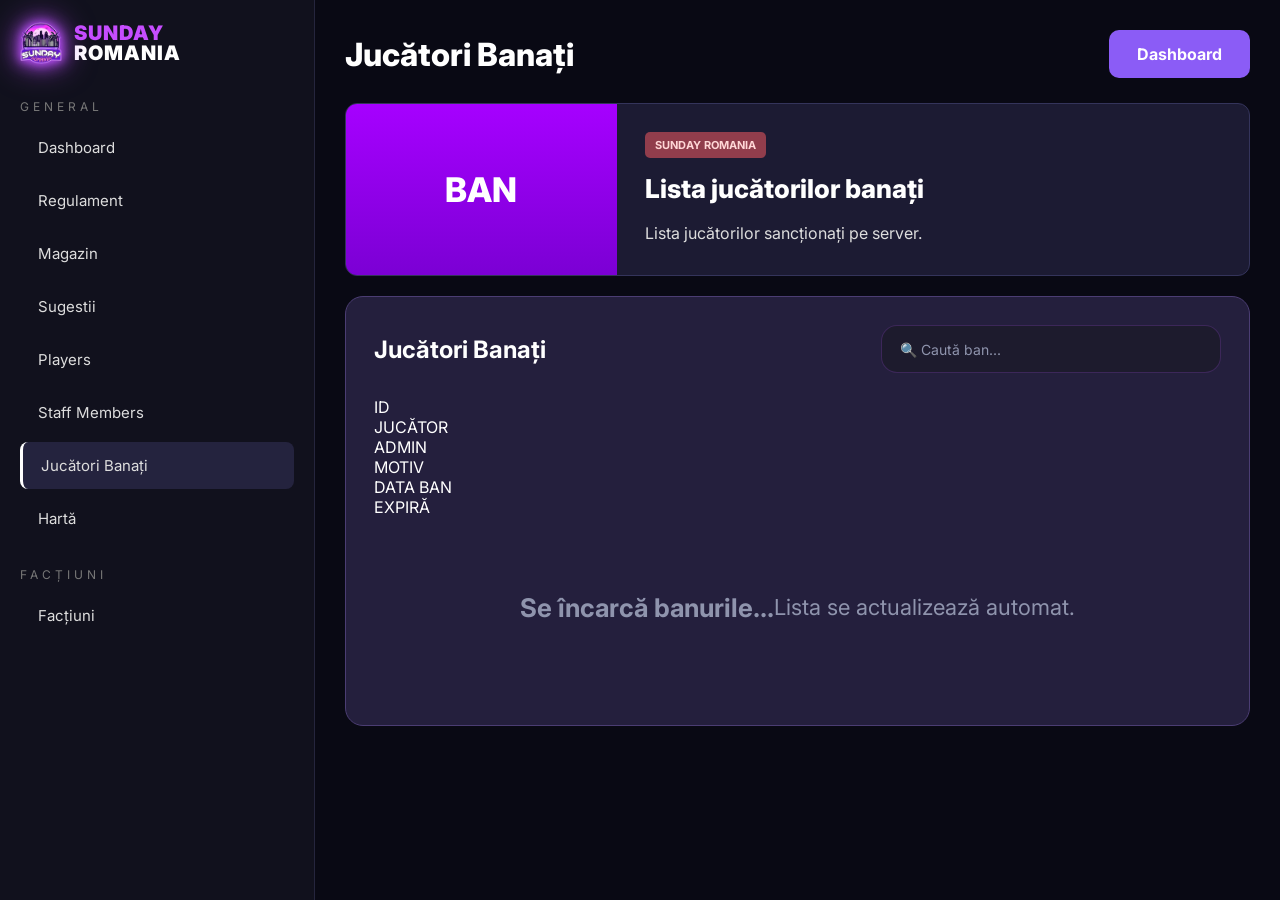
==== commit 434e5ad3: "Update banati.html" ====
--- a/banati.html
+++ b/banati.html
@@ -5,89 +5,6 @@
   <meta name="viewport" content="width=device-width, initial-scale=1.0">
   <title>Jucători Banați | Sunday Romania</title>
   <link rel="stylesheet" href="style.css">
-
-  <style>
-    .ban-box{
-      background:#11131c;
-      border:1px solid #252840;
-      border-radius:16px;
-      overflow:hidden;
-    }
-
-    .bans-head,
-    .bans-row{
-      display:grid;
-      grid-template-columns:110px 1.2fr 1.5fr 1.4fr 1fr 1fr;
-      align-items:center;
-    }
-
-    .bans-head{
-      min-height:42px;
-      background:#0f111a;
-      color:#9ca8ff;
-      font-size:11px;
-      text-transform:uppercase;
-      letter-spacing:1px;
-    }
-
-    .bans-head div,
-    .bans-row div{
-      padding:14px 16px;
-    }
-
-    .bans-row{
-      min-height:54px;
-      border-top:1px solid rgba(255,255,255,0.06);
-      background:#11131c;
-      color:#fff;
-      font-size:13px;
-    }
-
-    .ban-id{
-      color:#8fa2ff;
-    }
-
-    .ban-player{
-      color:#4d7cff;
-      font-weight:700;
-    }
-
-    .ban-admin{
-      font-weight:800;
-    }
-
-    .permanent{
-      display:inline-block;
-      padding:5px 10px;
-      border-radius:6px;
-      border:1px solid #ff4444;
-      color:#ff6b6b;
-      font-size:10px;
-      font-weight:800;
-    }
-
-    .empty-state{
-      min-height:170px;
-      display:flex;
-      flex-direction:column;
-      align-items:center;
-      justify-content:center;
-      color:#8f94ad;
-      text-align:center;
-    }
-
-    @media(max-width:1000px){
-      .bans-head{
-        display:none;
-      }
-
-      .bans-row{
-        grid-template-columns:1fr;
-        gap:4px;
-        padding:12px 0;
-      }
-    }
-  </style>
 </head>
 
 <body>
@@ -121,64 +38,47 @@
     </header>
 
     <section class="news">
-      <div class="img">BAN</div>
+      <div class="img">
+        BAN
+      </div>
+
       <div class="text">
         <b>SUNDAY ROMANIA</b>
         <h2>Lista jucătorilor banați</h2>
+        <p>Lista jucătorilor sancționați pe server.</p>
       </div>
     </section>
 
     <section class="players-box">
-
-    <div class="players-title">
-
+      <div class="players-title">
         <h2>Jucători Banați</h2>
 
         <input
-            type="text"
-            id="banSearch"
-            class="players-search"
-            placeholder="🔍 Caută ban..."
+          type="text"
+          id="banSearch"
+          class="players-search"
+          placeholder="🔍 Caută ban..."
         >
+      </div>
 
-    </div>
-
-    <div class="ban-table">
-  <div class="ban-header">
-    <div>ID</div>
-    <div>JUCĂTOR</div>
-    <div>ADMIN</div>
-    <div>MOTIV</div>
-    <div>DATA BAN</div>
-    <div>EXPIRĂ</div>
-  </div>
-
-  <div id="banContainer">
-    <div class="empty-state">
-      <h3>Se încarcă banurile...</h3>
-      <p>Lista se actualizează automat.</p>
-    </div>
-  </div>
-</div>
+      <div class="ban-table">
+        <div class="ban-header">
+          <div>ID</div>
+          <div>JUCĂTOR</div>
+          <div>ADMIN</div>
+          <div>MOTIV</div>
+          <div>DATA BAN</div>
+          <div>EXPIRĂ</div>
+        </div>
 
         <div id="banContainer">
-
-            <div class="empty-state">
-
-                <div class="empty-icon">
-                </div>
-
-                <h3>Se încarcă banurile...</h3>
-
-   
-
-            </div>
-
+          <div class="empty-state">
+            <h3>Se încarcă banurile...</h3>
+            <p>Lista se actualizează automat.</p>
+          </div>
         </div>
-
-    </div>
-
-</section>
+      </div>
+    </section>
   </main>
 
   <script src="api.js"></script>
--- a/style.css
+++ b/style.css
@@ -1395,304 +1395,69 @@
 
 }
 
-  /* FIX FINAL - tabele egale */
-
-.players-header,
-.player-row,
-.staff-row {
-  display: grid !important;
-  grid-template-columns: repeat(5, 1fr) !important;
-  align-items: center !important;
-}
-
-.players-header div,
-.player-row div,
-.staff-row div {
-  display: flex !important;
-  justify-content: center !important;
-  align-items: center !important;
-  text-align: center !important;
-}
-
-.player-row,
-.staff-row {
-  padding: 16px 24px;
-  border-bottom: 1px solid rgba(255,255,255,.06);
-  transition: .2s;
-}
-
-.player-row:hover,
-.staff-row:hover {
-  background: rgba(168,85,247,.08);
-}
-
-.bans-head,
-.bans-row,
-.ban-row {
-  display: grid !important;
-  grid-template-columns: repeat(6, 1fr) !important;
-  align-items: center !important;
-}
-
-.bans-head div,
-.bans-row div,
-.ban-row div {
-  display: flex !important;
-  justify-content: center !important;
-  align-items: center !important;
-  text-align: center !important;
-}
-
-.bans-grid,
-.ban-row,
-.bans-row {
-  display: grid !important;
-  grid-template-columns: repeat(6, 1fr) !important;
-  align-items: center !important;
-}
-
-.bans-grid div,
-.ban-row div,
-.bans-row div {
-  display: flex !important;
-  justify-content: center !important;
-  align-items: center !important;
-  text-align: center !important;
-}
-
-.ban-row,
-.bans-row {
-  padding: 16px 24px;
-  border-bottom: 1px solid rgba(255,255,255,.06);
-  transition: .2s;
-}
-
-.ban-row:hover,
-.bans-row:hover {
-  background: rgba(168,85,247,.08);
-}
-
-/* FIX FINAL BANATI - tabel 6 coloane egale */
-
-.players-header.bans-grid,
-.players-header.bans-grid + #banContainer .ban-row,
-.players-header.bans-grid + #banContainer .bans-row {
-  display: grid !important;
-  grid-template-columns: repeat(6, minmax(0, 1fr)) !important;
-  align-items: center !important;
-}
-
-.players-header.bans-grid > div,
-.players-header.bans-grid + #banContainer .ban-row > div,
-.players-header.bans-grid + #banContainer .bans-row > div {
-  display: flex !important;
-  justify-content: center !important;
-  align-items: center !important;
-  text-align: center !important;
-  white-space: nowrap !important;
-  min-width: 0 !important;
-}
-
-.players-header.bans-grid {
-  gap: 0 !important;
-}
-
-.players-header.bans-grid > div {
-  font-size: 12px !important;
-  padding: 0 !important;
-}
-
-/*======================
-      BANATI
-=======================*/
+/* BANATI - exact ca players.html */
 
 .ban-table{
-
-    background:#151521;
-
-    border:1px solid #403267;
-
-    border-radius:16px;
-
-    overflow:hidden;
-
+  width:100%;
+  border:1px solid #34345b;
+  border-radius:12px;
+  overflow:hidden;
+  background:#161823;
+}
+
+.ban-header,
+.ban-row{
+  display:grid !important;
+  grid-template-columns:repeat(6, 1fr) !important;
+  align-items:center !important;
 }
 
 .ban-header{
-
-    display:grid;
-
-    grid-template-columns:repeat(6,1fr);
-
-    height:46px;
-
-    background:#11111a;
-
-    border-bottom:1px solid #403267;
-
-}
-
-.ban-header div{
-
-    display:flex;
-
-    align-items:center;
-
-    justify-content:center;
-
-    color:#b6b3d5;
-
-    font-size:12px;
-
-    font-weight:700;
-
-    letter-spacing:.08em;
-
-    text-transform:uppercase;
-
+  height:64px;
+  background:#11131c;
+  border-bottom:1px solid #34345b;
+}
+
+.ban-header div,
+.ban-row div{
+  display:flex !important;
+  justify-content:center !important;
+  align-items:center !important;
+  text-align:center !important;
+  white-space:nowrap !important;
+  color:#b6b3d5;
 }
 
 .ban-row{
-
-    display:grid;
-
-    grid-template-columns:repeat(6,1fr);
-
-    min-height:58px;
-
-    border-bottom:1px solid rgba(255,255,255,.05);
-
-}
-
-.ban-row div{
-
-    display:flex;
-
-    justify-content:center;
-
-    align-items:center;
-
-    color:#fff;
-
-}
-
-.players-title{
-
-    display:flex;
-
-    justify-content:space-between;
-
-    align-items:center;
-
-    margin-bottom:20px;
-
-}
-
-.players-search{
-
-    width:340px;
-
-    height:48px;
-
-    background:#231d39;
-
-    border:1px solid #56359f;
-
-    border-radius:16px;
-
-    color:#fff;
-
-    padding:0 18px;
-
-    font-size:15px;
-
-    outline:none;
-
-    transition:.25s;
-
-}
-
-.players-search:focus{
-
-    border-color:#8c5cff;
-
-    box-shadow:0 0 18px rgba(140,92,255,.25);
-
+  min-height:58px;
+  border-bottom:1px solid rgba(255,255,255,.06);
+  color:#fff;
+}
+
+.ban-row:hover{
+  background:rgba(168,85,247,.08);
+}
+
+#banContainer{
+  min-height:230px;
 }
 
 .empty-state{
-
-    min-height:230px;
-
-    display:flex;
-
-    flex-direction:column;
-
-    justify-content:center;
-
-    align-items:center;
-
-    color:#a9a5c9;
-
-}
-
-.empty-icon{
-
-    width:56px;
-
-    height:56px;
-
-    border-radius:50%;
-
-    background:#242236;
-
-    display:flex;
-
-    align-items:center;
-
-    justify-content:center;
-
-    font-size:28px;
-
-    margin-bottom:18px;
-
+  min-height:230px;
+  display:flex;
+  flex-direction:column;
+  justify-content:center;
+  align-items:center;
+  color:#a9a5c9;
+  text-align:center;
 }
 
 .empty-state h3{
-
-    font-size:22px;
-
-    margin-bottom:8px;
-
-    color:#d7d3ef;
-
+  font-size:22px;
+  margin-bottom:8px;
+  color:#d7d3ef;
 }
 
 .empty-state p{
-
-    color:#8d89a8;
-
-}
-
-.ban-header,
-.ban-row {
-  display: grid !important;
-  grid-template-columns: repeat(6, 1fr) !important;
-  align-items: center !important;
-}
-
-.ban-header div,
-.ban-row div {
-  display: flex !important;
-  align-items: center !important;
-  justify-content: center !important;
-  text-align: center !important;
-  white-space: nowrap !important;
-}
-
-.ban-header {
-  height: 64px !important;
-  padding: 0 24px !important;
-  background: #11131c !important;
-  border-bottom: 1px solid #34345b !important;
-}
+  color:#8d89a8;
+}
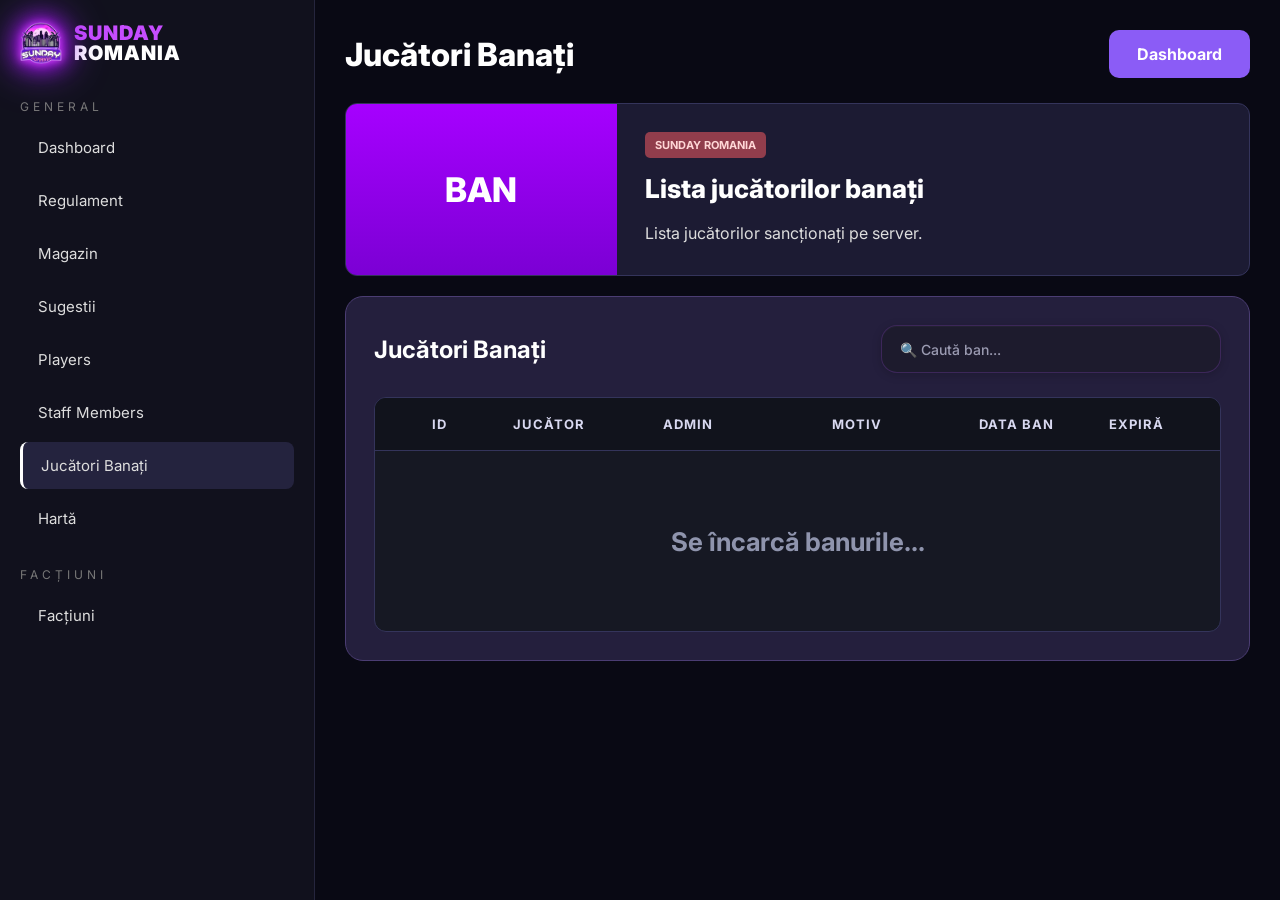
==== commit 72b35aae: "Remove automatic update message from banContainer Removed the automatic update message from the empt" ====
--- a/banati.html
+++ b/banati.html
@@ -74,7 +74,7 @@
         <div id="banContainer">
           <div class="empty-state">
             <h3>Se încarcă banurile...</h3>
-            <p>Lista se actualizează automat.</p>
+            <p></p>
           </div>
         </div>
       </div>
--- a/style.css
+++ b/style.css
@@ -713,6 +713,8 @@
     display:grid;
     grid-template-columns:90px 2.5fr 220px 130px 130px;
     align-items:center;
+}
+
 }
 
 .turf {
@@ -1395,8 +1397,6 @@
 
 }
 
-/* BANATI - exact ca players.html */
-
 .ban-table{
   width:100%;
   border:1px solid #34345b;
@@ -1407,57 +1407,112 @@
 
 .ban-header,
 .ban-row{
-  display:grid !important;
-  grid-template-columns:repeat(6, 1fr) !important;
-  align-items:center !important;
+  display:grid;
+  grid-template-columns:80px 1.4fr 1.4fr 2fr 1.2fr 1.2fr;
+  align-items:center;
 }
 
 .ban-header{
-  height:64px;
   background:#11131c;
+  color:#8f94ad;
+  font-size:13px;
+  font-weight:700;
+  text-transform:uppercase;
+  letter-spacing:1px;
+  padding:18px 24px;
   border-bottom:1px solid #34345b;
+}
+
+.ban-row{
+  padding:16px 24px;
+  border-bottom:1px solid rgba(255,255,255,.06);
+  transition:.2s;
+}
+
+.ban-row:hover{
+  background:rgba(168,85,247,.08);
 }
 
 .ban-header div,
 .ban-row div{
-  display:flex !important;
-  justify-content:center !important;
-  align-items:center !important;
-  text-align:center !important;
-  white-space:nowrap !important;
-  color:#b6b3d5;
-}
-
-.ban-row{
-  min-height:58px;
+  text-align:center;
+  color:#d8d8f0;
+}
+
+.ban-row div:nth-child(2){
+  text-align:left;
+  color:#fff;
+  font-weight:700;
+}
+
+#banContainer{
+  min-height:170px;
+}
+
+@media(max-width:900px){
+  .ban-header{
+    display:none;
+  }
+
+  .ban-row{
+    grid-template-columns:1fr;
+    gap:8px;
+    padding:16px;
+  }
+}
+
+.staff-header,
+.staff-row{
+  display:grid;
+  grid-template-columns:80px 2fr 220px 120px 120px;
+  align-items:center;
+}
+
+.staff-header{
+  background:#11131c;
+  color:#8f94ad;
+  font-size:13px;
+  font-weight:700;
+  text-transform:uppercase;
+  letter-spacing:1px;
+  padding:18px 24px;
+  border-bottom:1px solid #34345b;
+}
+
+.staff-row{
+  padding:16px 24px;
   border-bottom:1px solid rgba(255,255,255,.06);
+  transition:.2s;
+}
+
+.staff-row:hover{
+  background:rgba(168,85,247,.08);
+}
+
+.staff-header div,
+.staff-row div{
+  text-align:center;
+  color:#d8d8f0;
+}
+
+.staff-row div:nth-child(2){
+  text-align:left;
   color:#fff;
-}
-
-.ban-row:hover{
-  background:rgba(168,85,247,.08);
-}
-
-#banContainer{
-  min-height:230px;
-}
-
-.empty-state{
-  min-height:230px;
-  display:flex;
-  flex-direction:column;
-  justify-content:center;
-  align-items:center;
-  color:#a9a5c9;
-  text-align:center;
-}
-
-.empty-state h3{
-  font-size:22px;
-  margin-bottom:8px;
-  color:#d7d3ef;
-}
-
-.empty-state p{
-  color:#8d89a8;
-}
+  font-weight:700;
+}
+
+#staffContainer{
+  min-height:170px;
+}
+
+@media(max-width:900px){
+  .staff-header{
+    display:none;
+  }
+
+  .staff-row{
+    grid-template-columns:1fr;
+    gap:8px;
+    padding:16px;
+  }
+}
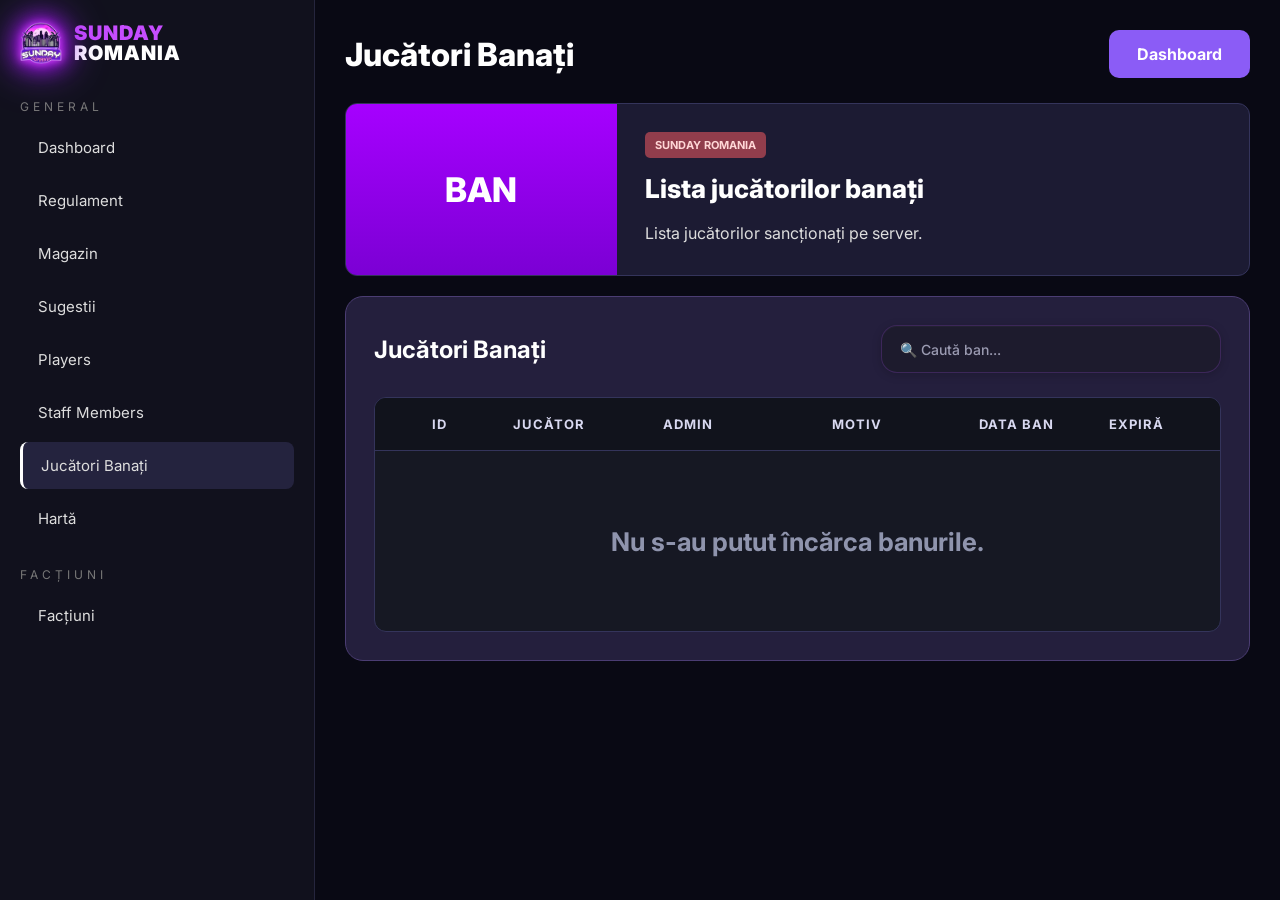
==== commit 785bffdf: "Remove empty paragraph in loading state Removed empty paragraph from loading state." ====
--- a/banati.html
+++ b/banati.html
@@ -74,7 +74,6 @@
         <div id="banContainer">
           <div class="empty-state">
             <h3>Se încarcă banurile...</h3>
-            <p></p>
           </div>
         </div>
       </div>
--- a/style.css
+++ b/style.css
@@ -293,9 +293,9 @@
 
 .rules-layout{
   display:grid;
-  grid-template-columns:230px minmax(560px,760px) 250px;
+  grid-template-columns:230px minmax(560px,760px);
   gap:46px;
-  max-width:1260px;
+  max-width:1050px;
   margin:0 auto;
   padding:0 28px 70px;
 }
@@ -304,8 +304,14 @@
   position:sticky;
   top:0;
   height:100vh;
-  overflow:auto;
+  overflow-y:auto;
+  overflow-x:hidden;
   padding:14px 0 24px;
+  scrollbar-width:none;
+}
+
+.rules-left::-webkit-scrollbar{
+  display:none;
 }
 
 .rules-left img{
@@ -398,11 +404,7 @@
 }
 
 .rules-right{
-  position:sticky;
-  top:0;
-  height:100vh;
-  overflow:auto;
-  padding-top:62px;
+  display:none;
 }
 
 .rules-right h4{
@@ -1516,3 +1518,12 @@
     padding:16px;
   }
 }
+
+body.rules-page{
+  overflow-y:auto;
+  scrollbar-width:none;
+}
+
+body.rules-page::-webkit-scrollbar{
+  display:none;
+}
